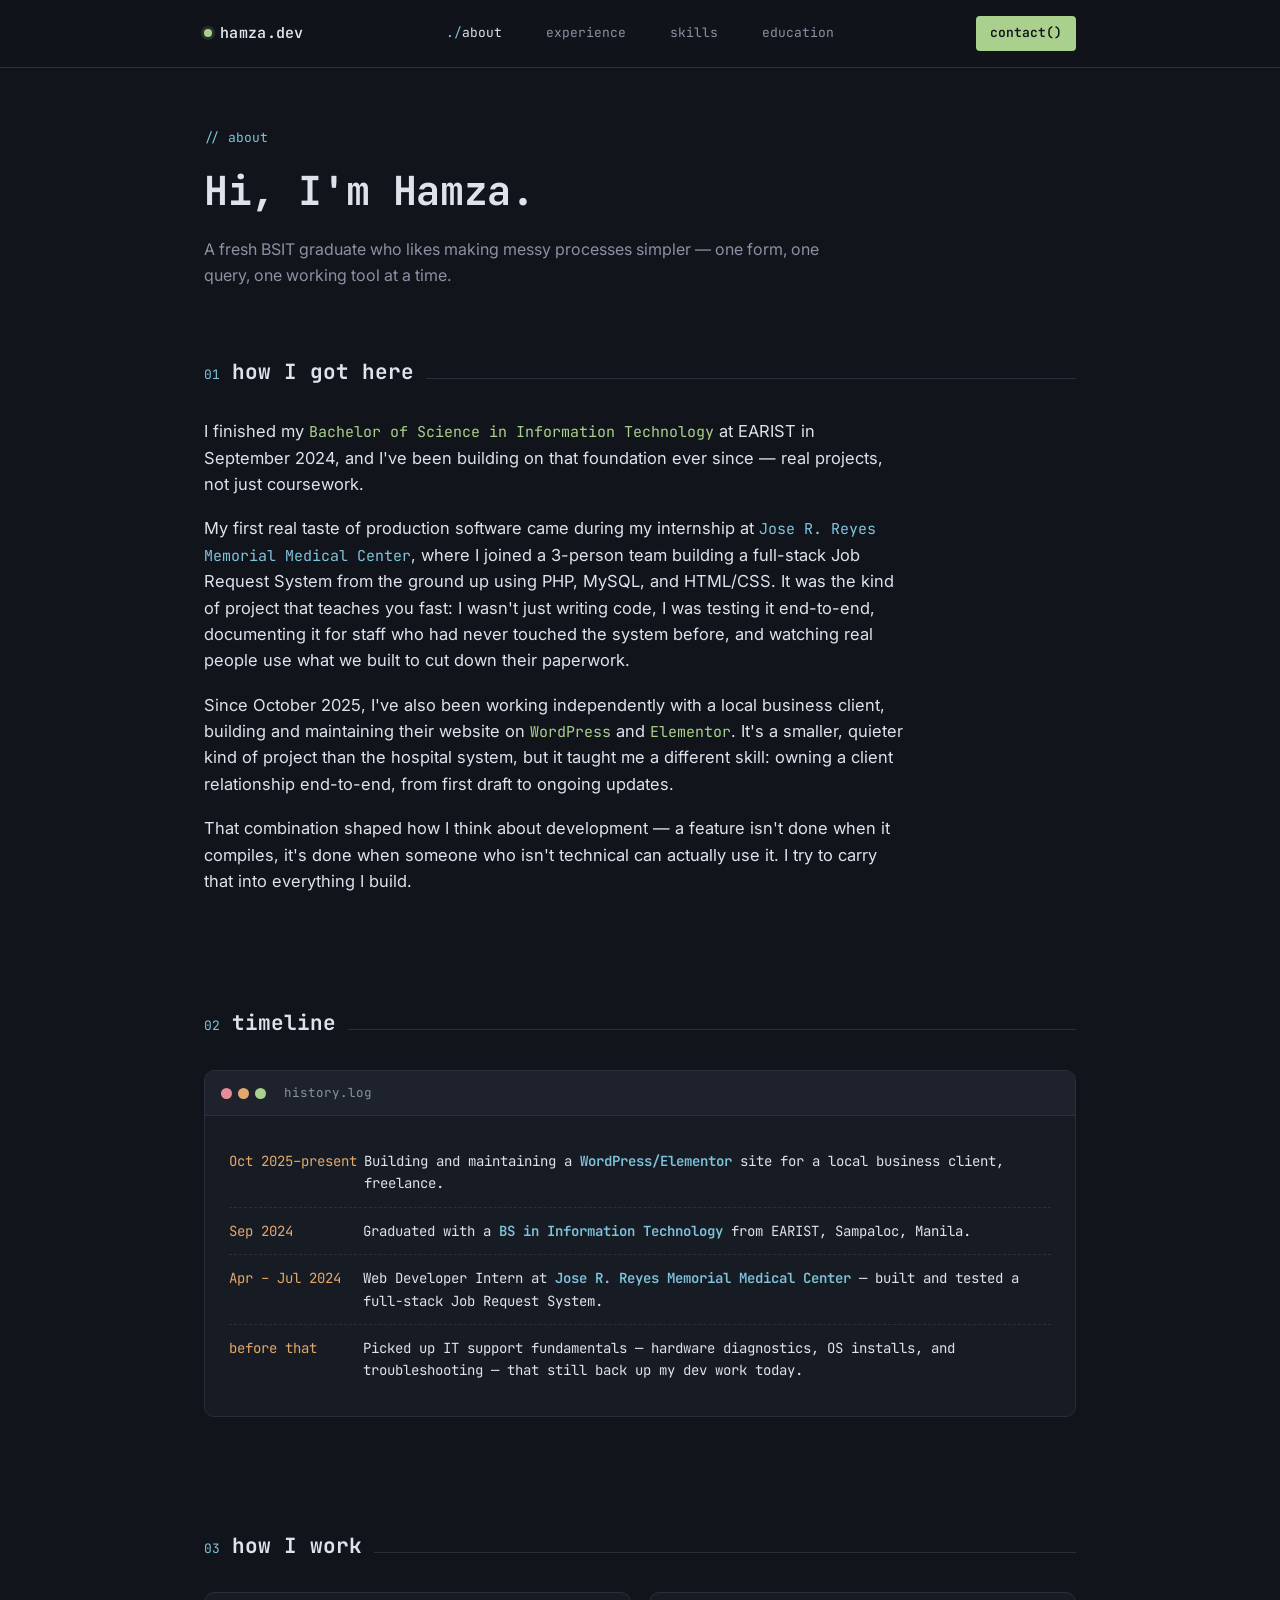
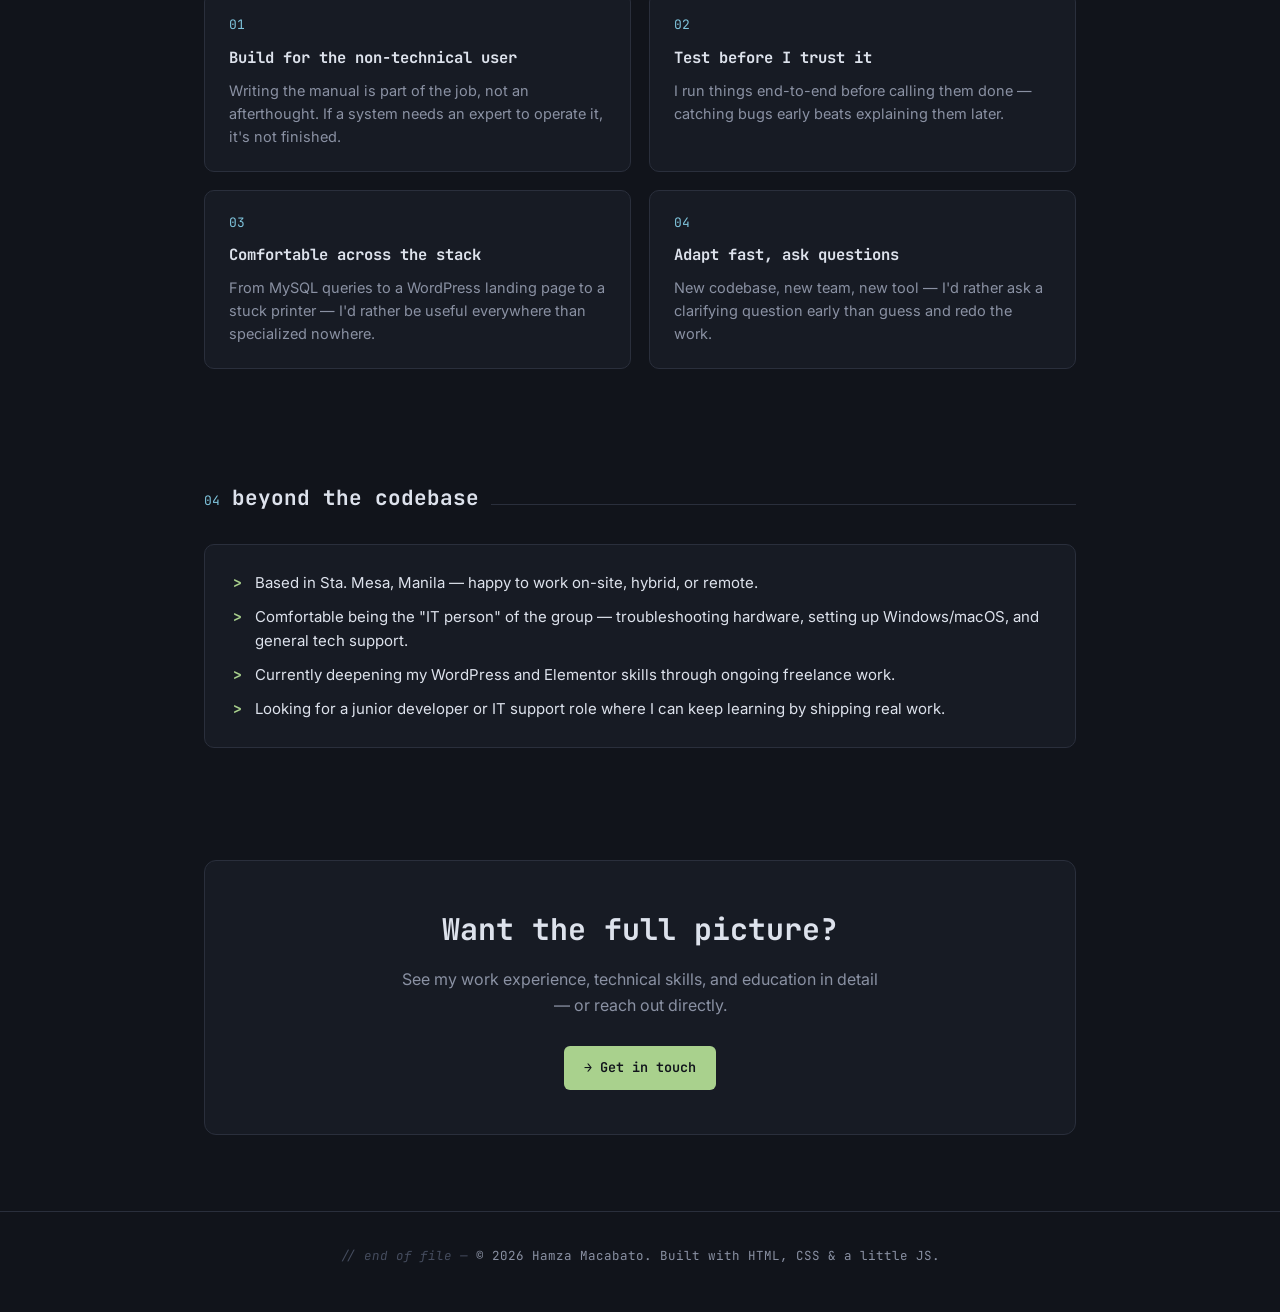
==== about.html @ 74e96cde "massive massive massive update on my portfolio" ====
<!DOCTYPE html>
<html lang="en">

<head>
    <meta charset="UTF-8">
    <meta name="viewport" content="width=device-width, initial-scale=1.0">
    <title>About — Hamza Macabato</title>
    <meta name="description"
        content="About Hamza Macabato, Junior Software Developer specializing in PHP, MySQL, and full-stack web development.">
    <link rel="preconnect" href="https://fonts.googleapis.com">
    <link rel="preconnect" href="https://fonts.gstatic.com" crossorigin>
    <link
        href="https://fonts.googleapis.com/css2?family=JetBrains+Mono:ital,wght@0,400;0,500;0,600;0,700;1,400&family=Inter:wght@400;500;600;700;800&display=swap"
        rel="stylesheet">
    <link rel="stylesheet" href="style.css">
</head>

<body>

    <header class="nav">
        <div class="nav-inner">
            <a class="brand" href="index.html"><span class="dot"></span>hamza.dev</a>
            <nav class="links">
                <a href="about.html" class="active">about</a>
                <a href="experience.html">experience</a>
                <a href="skills.html">skills</a>
                <a href="education.html">education</a>
            </nav>
            <a class="nav-cta" href="index.html#contact">contact()</a>
        </div>
    </header>

    <main class="wrap">

        <div class="page-head">
            <span class="sec-tag">// about</span>
            <h1 class="page-title">Hi, I'm Hamza.</h1>
            <p class="page-sub">A fresh BSIT graduate who likes making messy processes simpler — one form, one query,
                one working tool at a time.</p>
        </div>

        <!-- STORY -->
        <section>
            <div class="sec-head">
                <span class="sec-tag">01</span>
                <h2 class="sec-title">how I got here</h2>
                <div class="sec-rule"></div>
            </div>
            <div class="story">
                <p>I finished my <span class="accent">Bachelor of Science in Information Technology</span> at EARIST in
                    September 2024, and I've been building on that foundation ever since — real projects, not just
                    coursework.</p>
                <p>My first real taste of production software came during my internship at <span class="fn-accent">Jose
                        R. Reyes Memorial Medical Center</span>, where I joined a 3-person team building a full-stack
                    Job Request System from the ground up using PHP, MySQL, and HTML/CSS. It was the kind of project
                    that teaches you fast: I wasn't just writing code, I was testing it end-to-end, documenting it for
                    staff who had never touched the system before, and watching real people use what we built to cut
                    down their paperwork.</p>
                <p>Since October 2025, I've also been working independently with a local business client, building and
                    maintaining their website on <span class="accent">WordPress</span> and <span
                        class="accent">Elementor</span>. It's a smaller, quieter kind of project than the hospital
                    system, but it taught me a different skill: owning a client relationship end-to-end, from first
                    draft to ongoing updates.</p>
                <p>That combination shaped how I think about development — a feature isn't done when it compiles, it's
                    done when someone who isn't technical can actually use it. I try to carry that into everything I
                    build.</p>
            </div>
        </section>

        <!-- TIMELINE -->
        <section>
            <div class="sec-head">
                <span class="sec-tag">02</span>
                <h2 class="sec-title">timeline</h2>
                <div class="sec-rule"></div>
            </div>
            <div class="log">
                <div class="log-bar">
                    <div class="traffic"><span></span><span></span><span></span></div>
                    <div class="log-title">history.log</div>
                </div>
                <div class="log-body">
                    <div class="log-line">
                        <span class="log-date">Oct 2025–present</span>
                        <span class="log-text">Building and maintaining a <b>WordPress/Elementor</b> site for a local
                            business client, freelance.</span>
                    </div>
                    <div class="log-line">
                        <span class="log-date">Sep 2024</span>
                        <span class="log-text">Graduated with a <b>BS in Information Technology</b> from EARIST,
                            Sampaloc, Manila.</span>
                    </div>
                    <div class="log-line">
                        <span class="log-date">Apr – Jul 2024</span>
                        <span class="log-text">Web Developer Intern at <b>Jose R. Reyes Memorial Medical Center</b> —
                            built and tested a full-stack Job Request System.</span>
                    </div>
                    <div class="log-line">
                        <span class="log-date">before that</span>
                        <span class="log-text">Picked up IT support fundamentals — hardware diagnostics, OS installs,
                            and troubleshooting — that still back up my dev work today.</span>
                    </div>
                </div>
            </div>
        </section>

        <!-- VALUES / HOW I WORK -->
        <section>
            <div class="sec-head">
                <span class="sec-tag">03</span>
                <h2 class="sec-title">how I work</h2>
                <div class="sec-rule"></div>
            </div>
            <div class="values-grid">
                <div class="value-card">
                    <span class="idx">01</span>
                    <h3>Build for the non-technical user</h3>
                    <p>Writing the manual is part of the job, not an afterthought. If a system needs an expert to
                        operate it, it's not finished.</p>
                </div>
                <div class="value-card">
                    <span class="idx">02</span>
                    <h3>Test before I trust it</h3>
                    <p>I run things end-to-end before calling them done — catching bugs early beats explaining them
                        later.</p>
                </div>
                <div class="value-card">
                    <span class="idx">03</span>
                    <h3>Comfortable across the stack</h3>
                    <p>From MySQL queries to a WordPress landing page to a stuck printer — I'd rather be useful
                        everywhere than specialized nowhere.</p>
                </div>
                <div class="value-card">
                    <span class="idx">04</span>
                    <h3>Adapt fast, ask questions</h3>
                    <p>New codebase, new team, new tool — I'd rather ask a clarifying question early than guess and redo
                        the work.</p>
                </div>
            </div>
        </section>

        <!-- OUTSIDE THE CODE -->
        <section>
            <div class="sec-head">
                <span class="sec-tag">04</span>
                <h2 class="sec-title">beyond the codebase</h2>
                <div class="sec-rule"></div>
            </div>
            <div class="outside">
                <ul>
                    <li>Based in Sta. Mesa, Manila — happy to work on-site, hybrid, or remote.</li>
                    <li>Comfortable being the "IT person" of the group — troubleshooting hardware, setting up
                        Windows/macOS, and general tech support.</li>
                    <li>Currently deepening my WordPress and Elementor skills through ongoing freelance work.</li>
                    <li>Looking for a junior developer or IT support role where I can keep learning by shipping real
                        work.</li>
                </ul>
            </div>
        </section>

        <!-- CTA -->
        <section>
            <div class="cta-band">
                <h2>Want the full picture?</h2>
                <p>See my work experience, technical skills, and education in detail — or reach out directly.</p>
                <a class="btn-primary" href="index.html#contact">→ Get in touch</a>
            </div>
        </section>

    </main>

    <footer>
        <span class="cm">// end of file —</span> © 2026 Hamza Macabato. Built with HTML, CSS &amp; a little JS.
    </footer>

</body>

</html>
---- style.css ----
:root {
	--ink: #11141b;
	--panel: #171b24;
	--panel-2: #1d222d;
	--line: #2a2f3c;
	--text: #dde2ec;
	--text-dim: #8a91a3;

	--kw: #c295e8;
	--str: #a9d18d;
	--fn: #7fc4dc;
	--num: #e3a86b;
	--tag: #e78b9b;

	--mono: "JetBrains Mono", ui-monospace, monospace;
	--sans: "Inter", system-ui, sans-serif;
}

* {
	margin: 0;
	padding: 0;
	box-sizing: border-box;
}
html {
	scroll-behavior: smooth;
}
body {
	background: var(--ink);
	color: var(--text);
	font-family: var(--sans);
	line-height: 1.6;
	-webkit-font-smoothing: antialiased;
}
a {
	color: inherit;
}
::selection {
	background: var(--kw);
	color: var(--ink);
}

@media (prefers-reduced-motion: reduce) {
	* {
		animation-duration: 0.01ms !important;
		animation-iteration-count: 1 !important;
		transition-duration: 0.01ms !important;
		scroll-behavior: auto !important;
	}
}
a:focus-visible,
button:focus-visible {
	outline: 2px solid var(--fn);
	outline-offset: 3px;
	border-radius: 2px;
}

.wrap {
	max-width: 920px;
	margin: 0 auto;
	padding: 0 24px;
}

/* ---------- NAV ---------- */
header.nav {
	position: sticky;
	top: 0;
	z-index: 50;
	background: rgba(17, 20, 27, 0.85);
	backdrop-filter: blur(8px);
	border-bottom: 1px solid var(--line);
}
.nav-inner {
	max-width: 920px;
	margin: 0 auto;
	padding: 16px 24px;
	display: flex;
	align-items: center;
	justify-content: space-between;
}
.brand {
	font-family: var(--mono);
	font-weight: 600;
	font-size: 15px;
	letter-spacing: 0.02em;
	color: var(--text);
	display: flex;
	align-items: center;
	gap: 8px;
	text-decoration: none;
}
.brand .dot {
	width: 8px;
	height: 8px;
	border-radius: 50%;
	background: var(--str);
	display: inline-block;
	box-shadow: 0 0 0 3px rgba(169, 209, 141, 0.15);
}
nav.links {
	display: flex;
	gap: 28px;
	font-family: var(--mono);
	font-size: 13px;
}
nav.links a {
	color: var(--text-dim);
	text-decoration: none;
	transition: color 0.15s ease;
	position: relative;
}
nav.links a:hover,
nav.links a.active {
	color: var(--text);
}
nav.links a::before {
	content: "./";
	color: var(--fn);
	opacity: 0;
	transition: opacity 0.15s ease;
}
nav.links a:hover::before,
nav.links a.active::before {
	opacity: 1;
}
.nav-cta {
	font-family: var(--mono);
	font-size: 13px;
	color: var(--ink);
	background: var(--str);
	padding: 7px 14px;
	border-radius: 4px;
	text-decoration: none;
	font-weight: 600;
	transition:
		transform 0.15s ease,
		box-shadow 0.15s ease;
}
.nav-cta:hover {
	transform: translateY(-1px);
	box-shadow: 0 4px 14px rgba(169, 209, 141, 0.25);
}

/* ---------- HERO (homepage) ---------- */
.hero {
	padding: 76px 0 60px;
}
.editor {
	background: var(--panel);
	border: 1px solid var(--line);
	border-radius: 10px;
	overflow: hidden;
	box-shadow: 0 30px 60px -20px rgba(0, 0, 0, 0.5);
}
.editor-bar,
.log-bar {
	display: flex;
	align-items: center;
	gap: 8px;
	padding: 12px 16px;
	background: var(--panel-2);
	border-bottom: 1px solid var(--line);
}
.editor-bar .traffic,
.log-bar .traffic {
	display: flex;
	gap: 6px;
	margin-right: 10px;
}
.editor-bar .traffic span,
.log-bar .traffic span {
	width: 11px;
	height: 11px;
	border-radius: 50%;
	display: inline-block;
}
.editor-bar .traffic span:nth-child(1),
.log-bar .traffic span:nth-child(1) {
	background: #e78b9b;
}
.editor-bar .traffic span:nth-child(2),
.log-bar .traffic span:nth-child(2) {
	background: #e3a86b;
}
.editor-bar .traffic span:nth-child(3),
.log-bar .traffic span:nth-child(3) {
	background: #a9d18d;
}
.editor-tab,
.log-title {
	font-family: var(--mono);
	font-size: 12.5px;
	color: var(--text-dim);
}
.editor-tab {
	background: var(--ink);
	border: 1px solid var(--line);
	border-bottom: none;
	padding: 6px 12px;
	border-radius: 6px 6px 0 0;
}
.editor-body {
	font-family: var(--mono);
	font-size: 14.5px;
	padding: 28px 26px 32px;
	overflow-x: auto;
}
.editor-body .ln {
	color: #454c5e;
	display: inline-block;
	width: 26px;
	user-select: none;
}
.code-line {
	white-space: pre;
}
.kw {
	color: var(--kw);
}
.str {
	color: var(--str);
}
.fn {
	color: var(--fn);
}
.num {
	color: var(--num);
}
.tag {
	color: var(--tag);
}
.cm {
	color: #5a6072;
	font-style: italic;
}

.hero-name {
	font-family: var(--mono);
	font-weight: 700;
	font-size: clamp(28px, 5vw, 44px);
	margin: 8px 0 6px;
	color: var(--text);
	letter-spacing: -0.01em;
}
.hero-role {
	font-family: var(--mono);
	color: var(--fn);
	font-size: clamp(15px, 2vw, 18px);
	margin-bottom: 18px;
}
.cursor {
	display: inline-block;
	width: 9px;
	height: 1.1em;
	background: var(--str);
	vertical-align: text-bottom;
	animation: blink 1s steps(2) infinite;
}
@keyframes blink {
	50% {
		opacity: 0;
	}
}

.hero-actions {
	display: flex;
	gap: 14px;
	margin-top: 26px;
	flex-wrap: wrap;
}
.btn-primary,
.btn-ghost {
	font-family: var(--mono);
	font-size: 13.5px;
	font-weight: 600;
	text-decoration: none;
	padding: 11px 20px;
	border-radius: 6px;
	transition: all 0.15s ease;
	display: inline-flex;
	align-items: center;
	gap: 8px;
}
.btn-primary {
	background: var(--str);
	color: var(--ink);
}
.btn-primary:hover {
	transform: translateY(-1px);
	box-shadow: 0 6px 18px rgba(169, 209, 141, 0.25);
}
.btn-ghost {
	border: 1px solid var(--line);
	color: var(--text);
}
.btn-ghost:hover {
	border-color: var(--fn);
	color: var(--fn);
}

/* ---------- PAGE HEAD (sub-pages) ---------- */
.page-head {
	padding: 56px 0 10px;
}
.page-title {
	font-family: var(--mono);
	font-weight: 700;
	font-size: clamp(28px, 5vw, 40px);
	margin: 10px 0 14px;
	color: var(--text);
	letter-spacing: -0.01em;
}
.page-sub {
	color: var(--text-dim);
	max-width: 640px;
	font-size: 16px;
}

/* ---------- SECTION SCAFFOLD ---------- */
section {
	padding: 56px 0;
}
.sec-head {
	display: flex;
	align-items: baseline;
	gap: 12px;
	margin-bottom: 30px;
}
.sec-tag {
	font-family: var(--mono);
	color: var(--fn);
	font-size: 13px;
}
.sec-title {
	font-family: var(--mono);
	font-size: 21px;
	font-weight: 700;
	color: var(--text);
}
.sec-rule {
	flex: 1;
	height: 1px;
	background: var(--line);
}

/* ---------- ABOUT-STYLE STORY ---------- */
.story {
	font-size: 16.5px;
	color: var(--text);
	max-width: 700px;
	display: flex;
	flex-direction: column;
	gap: 18px;
}
.story .accent {
	color: var(--str);
	font-family: var(--mono);
	font-size: 15px;
}
.story .fn-accent {
	color: var(--fn);
	font-family: var(--mono);
	font-size: 15px;
}

.about-grid {
	display: grid;
	grid-template-columns: 1fr;
	gap: 20px;
}
.about-text {
	font-size: 16.5px;
	color: var(--text);
	max-width: 680px;
}
.about-text .accent {
	color: var(--str);
	font-family: var(--mono);
	font-size: 15px;
}
.stat-row {
	display: flex;
	gap: 28px;
	margin-top: 28px;
	flex-wrap: wrap;
}
.stat {
	font-family: var(--mono);
}
.stat b {
	display: block;
	font-size: 24px;
	color: var(--str);
}
.stat span {
	font-size: 12.5px;
	color: var(--text-dim);
}

/* ---------- LOG / TIMELINE ---------- */
.log {
	background: var(--panel);
	border: 1px solid var(--line);
	border-radius: 10px;
	overflow: hidden;
}
.log-body {
	font-family: var(--mono);
	font-size: 14px;
	padding: 22px 24px;
}
.log-line {
	display: flex;
	gap: 14px;
	padding: 12px 0;
	border-bottom: 1px dashed var(--line);
}
.log-line:last-child {
	border-bottom: none;
}
.log-date {
	color: var(--num);
	white-space: nowrap;
	min-width: 120px;
}
.log-text {
	color: var(--text);
}
.log-text b {
	color: var(--fn);
	font-weight: 600;
}

/* ---------- VALUES ---------- */
.values-grid {
	display: grid;
	grid-template-columns: repeat(2, 1fr);
	gap: 18px;
}
.value-card {
	background: var(--panel);
	border: 1px solid var(--line);
	border-radius: 10px;
	padding: 22px 24px;
}
.value-card .idx {
	font-family: var(--mono);
	color: var(--fn);
	font-size: 13px;
	margin-bottom: 10px;
	display: block;
}
.value-card h3 {
	font-family: var(--mono);
	font-size: 15.5px;
	color: var(--text);
	margin-bottom: 8px;
}
.value-card p {
	font-size: 14.5px;
	color: var(--text-dim);
}

/* ---------- OUTSIDE / LIST CARD ---------- */
.outside {
	background: var(--panel);
	border: 1px solid var(--line);
	border-radius: 10px;
	padding: 26px 28px;
}
.outside ul {
	list-style: none;
	display: flex;
	flex-direction: column;
	gap: 10px;
}
.outside li {
	padding-left: 22px;
	position: relative;
	font-size: 15px;
	color: var(--text);
}
.outside li::before {
	content: ">";
	position: absolute;
	left: 0;
	color: var(--str);
	font-family: var(--mono);
	font-weight: 700;
}

/* ---------- EXPERIENCE (job cards) ---------- */
.job {
	background: var(--panel);
	border: 1px solid var(--line);
	border-radius: 10px;
	padding: 26px 28px;
	position: relative;
	overflow: hidden;
	margin-bottom: 22px;
}
.job:last-child {
	margin-bottom: 0;
}
.job::before {
	content: "";
	position: absolute;
	left: 0;
	top: 0;
	bottom: 0;
	width: 3px;
	background: var(--fn);
}
.job.freelance::before {
	background: var(--str);
}
.job-top {
	display: flex;
	justify-content: space-between;
	align-items: baseline;
	flex-wrap: wrap;
	gap: 8px;
	margin-bottom: 4px;
}
.job-title {
	font-family: var(--mono);
	font-weight: 700;
	font-size: 17px;
	color: var(--text);
}
.job-date {
	font-family: var(--mono);
	font-size: 12.5px;
	color: var(--fn);
	background: rgba(127, 196, 220, 0.1);
	padding: 3px 9px;
	border-radius: 20px;
	white-space: nowrap;
}
.job-date.ongoing {
	color: var(--str);
	background: rgba(169, 209, 141, 0.1);
}
.job-org {
	color: var(--text-dim);
	font-size: 14px;
	margin-bottom: 16px;
	font-family: var(--mono);
}
.job ul {
	list-style: none;
	display: flex;
	flex-direction: column;
	gap: 10px;
}
.job li {
	padding-left: 22px;
	position: relative;
	font-size: 15px;
	color: var(--text);
}
.job li::before {
	content: ">";
	position: absolute;
	left: 0;
	color: var(--str);
	font-family: var(--mono);
	font-weight: 700;
}
.job-note {
	margin-top: 16px;
	padding-top: 14px;
	border-top: 1px dashed var(--line);
	font-size: 13px;
	color: var(--text-dim);
	font-style: italic;
}

/* ---------- SKILLS ---------- */
.skills-grid {
	display: grid;
	grid-template-columns: repeat(2, 1fr);
	gap: 18px;
}
.skill-card {
	background: var(--panel);
	border: 1px solid var(--line);
	border-radius: 10px;
	padding: 20px 22px;
}
.skill-card h3 {
	font-family: var(--mono);
	font-size: 13px;
	color: var(--fn);
	text-transform: uppercase;
	letter-spacing: 0.06em;
	margin-bottom: 14px;
	display: flex;
	align-items: center;
	gap: 8px;
}
.skill-card h3::before {
	content: "#";
	color: var(--num);
}
.pill-row {
	display: flex;
	flex-wrap: wrap;
	gap: 8px;
}
.pill {
	font-family: var(--mono);
	font-size: 12.5px;
	color: var(--text);
	background: var(--ink);
	border: 1px solid var(--line);
	padding: 6px 11px;
	border-radius: 5px;
}
.highlight-pill {
	border-color: var(--str);
	color: var(--str);
}
.soft-list {
	list-style: none;
	display: flex;
	flex-direction: column;
	gap: 8px;
}
.soft-list li {
	font-size: 14.5px;
	color: var(--text);
	padding-left: 18px;
	position: relative;
}
.soft-list li::before {
	content: "•";
	color: var(--str);
	position: absolute;
	left: 0;
}

/* ---------- EDUCATION ---------- */
.edu-card {
	background: var(--panel);
	border: 1px solid var(--line);
	border-radius: 10px;
	padding: 26px 28px;
	display: flex;
	justify-content: space-between;
	flex-wrap: wrap;
	gap: 16px;
	align-items: center;
}
.edu-degree {
	font-family: var(--mono);
	font-weight: 700;
	font-size: 16.5px;
	color: var(--text);
	margin-bottom: 6px;
}
.edu-school {
	color: var(--text-dim);
	font-size: 14.5px;
}
.edu-date {
	font-family: var(--mono);
	font-size: 12.5px;
	color: var(--num);
	background: rgba(227, 168, 107, 0.1);
	padding: 5px 12px;
	border-radius: 20px;
	white-space: nowrap;
}

.edu-detail-card {
	background: var(--panel);
	border: 1px solid var(--line);
	border-radius: 10px;
	padding: 26px 28px;
}
.edu-detail-card h3 {
	font-family: var(--mono);
	font-size: 13px;
	color: var(--fn);
	text-transform: uppercase;
	letter-spacing: 0.06em;
	margin-bottom: 14px;
}

/* ---------- HOMEPAGE NAV CARDS ---------- */
.nav-cards {
	display: grid;
	grid-template-columns: repeat(3, 1fr);
	gap: 18px;
}
.nav-card {
	background: var(--panel);
	border: 1px solid var(--line);
	border-radius: 10px;
	padding: 22px 22px 20px;
	text-decoration: none;
	display: block;
	transition:
		border-color 0.15s ease,
		transform 0.15s ease;
}
.nav-card:hover {
	border-color: var(--fn);
	transform: translateY(-2px);
}
.nav-card .idx {
	font-family: var(--mono);
	color: var(--num);
	font-size: 12px;
	display: block;
	margin-bottom: 10px;
}
.nav-card h3 {
	font-family: var(--mono);
	font-size: 16px;
	color: var(--text);
	margin-bottom: 8px;
}
.nav-card p {
	font-size: 13.5px;
	color: var(--text-dim);
	margin-bottom: 14px;
}
.nav-card .arrow {
	font-family: var(--mono);
	font-size: 13px;
	color: var(--fn);
}

/* ---------- CONTACT ---------- */
.contact,
.cta-band {
	background: var(--panel);
	border: 1px solid var(--line);
	border-radius: 12px;
	padding: 44px 36px;
	text-align: center;
}
.contact .sec-tag {
	display: block;
	margin-bottom: 10px;
}
.contact h2,
.cta-band h2 {
	font-family: var(--mono);
	font-size: clamp(22px, 4vw, 30px);
	color: var(--text);
	margin-bottom: 14px;
}
.contact p,
.cta-band p {
	color: var(--text-dim);
	max-width: 480px;
	margin: 0 auto 28px;
}
.contact-links {
	display: flex;
	justify-content: center;
	gap: 16px;
	flex-wrap: wrap;
}
.contact-links a {
	font-family: var(--mono);
	font-size: 13.5px;
	color: var(--text);
	border: 1px solid var(--line);
	padding: 11px 18px;
	border-radius: 6px;
	text-decoration: none;
	transition: all 0.15s ease;
}
.contact-links a:hover {
	border-color: var(--str);
	color: var(--str);
	transform: translateY(-1px);
}

footer {
	padding: 34px 0 46px;
	text-align: center;
	font-family: var(--mono);
	font-size: 12.5px;
	color: var(--text-dim);
	border-top: 1px solid var(--line);
	margin-top: 20px;
}
footer .cm {
	color: #454c5e;
}

@media (max-width: 720px) {
	nav.links {
		display: none;
	}
	.skills-grid {
		grid-template-columns: 1fr;
	}
	.values-grid {
		grid-template-columns: 1fr;
	}
	.nav-cards {
		grid-template-columns: 1fr;
	}
	.editor-body {
		font-size: 13px;
		padding: 22px 16px;
	}
	.editor-body .ln {
		width: 20px;
	}
	.log-line {
		flex-direction: column;
		gap: 4px;
	}
}
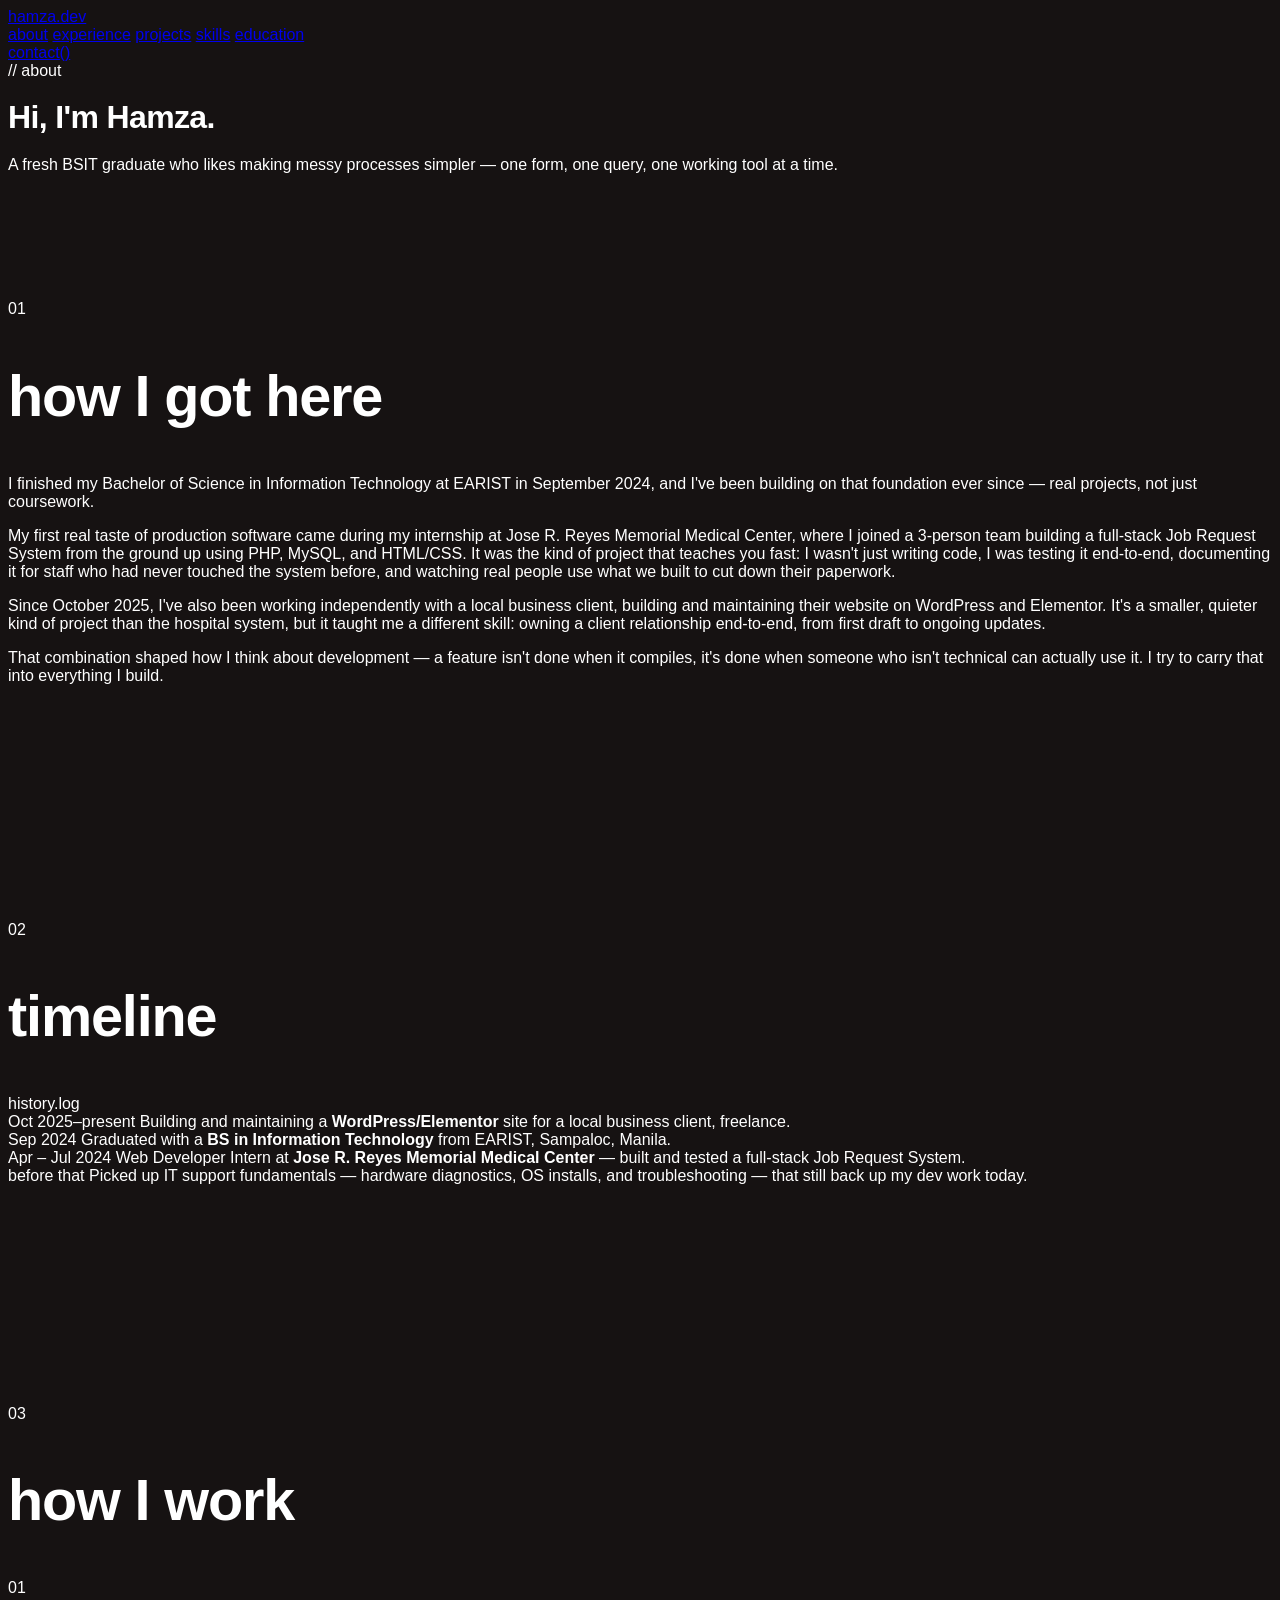
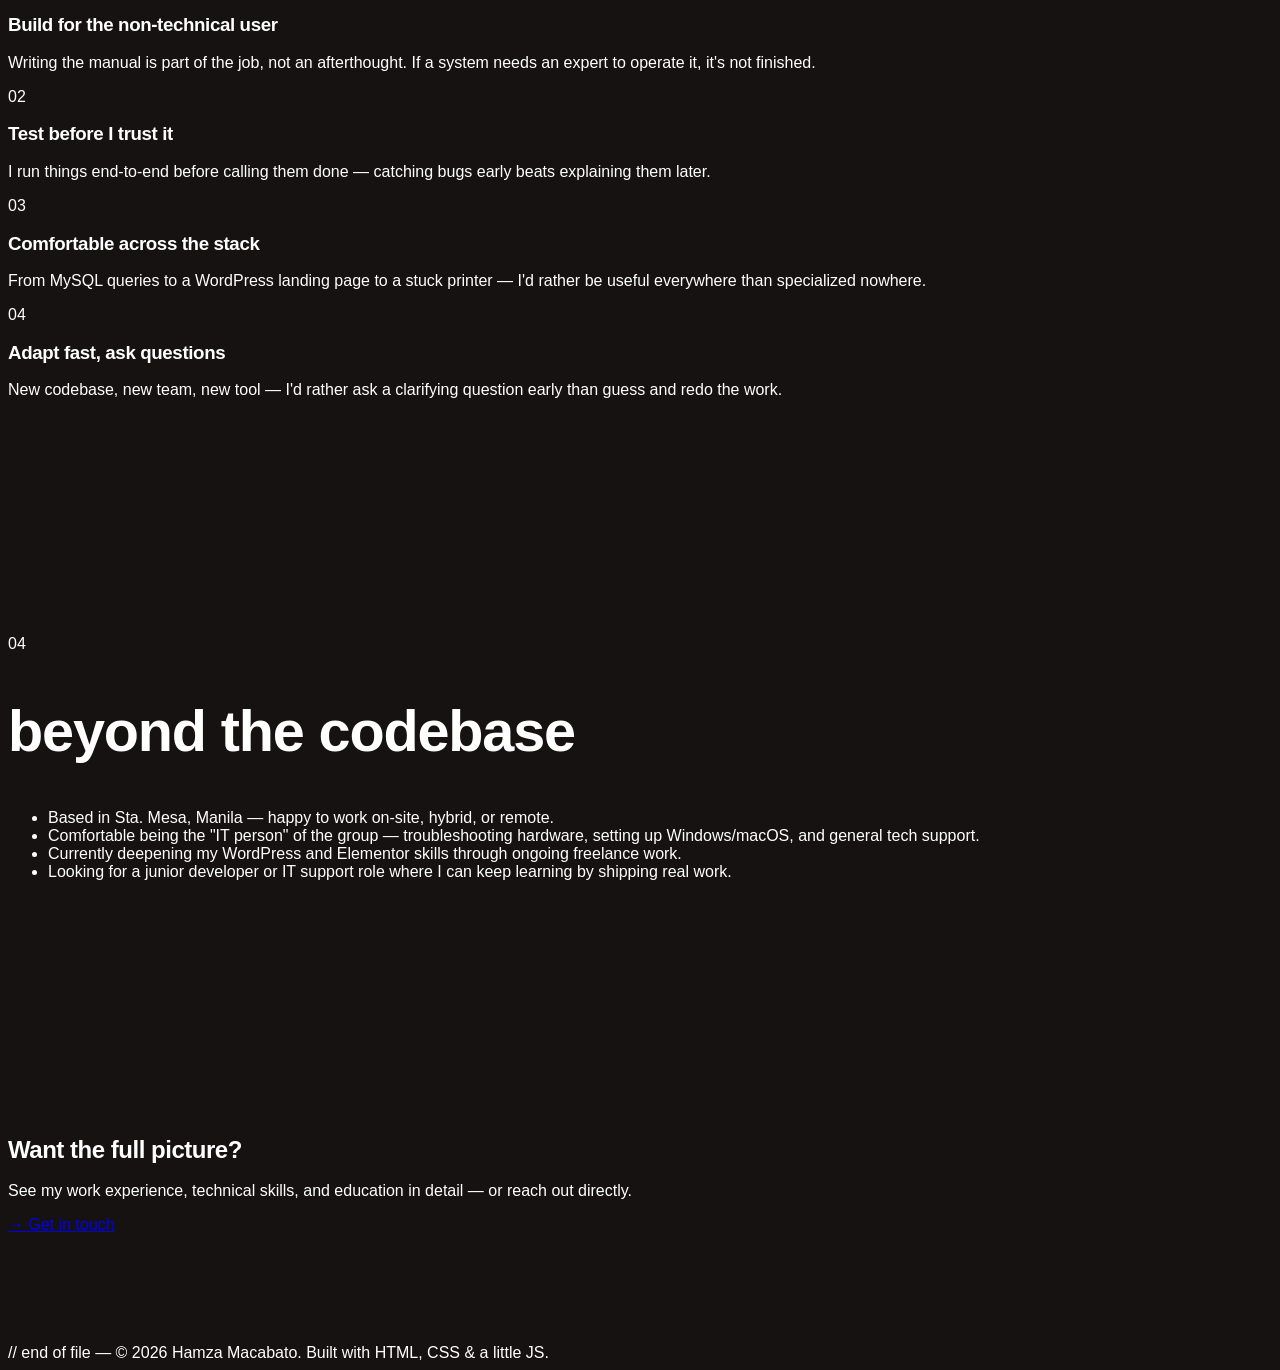
==== commit 186603cb: "BIG BIG update v2" ====
--- a/about.html
+++ b/about.html
@@ -23,6 +23,7 @@
             <nav class="links">
                 <a href="about.html" class="active">about</a>
                 <a href="experience.html">experience</a>
+                <a href="projects.html">projects</a>
                 <a href="skills.html">skills</a>
                 <a href="education.html">education</a>
             </nav>
--- a/style.css
+++ b/style.css
@@ -1,258 +1,206 @@
 :root {
-	--ink: #11141b;
-	--panel: #171b24;
-	--panel-2: #1d222d;
-	--line: #2a2f3c;
-	--text: #dde2ec;
-	--text-dim: #8a91a3;
-
-	--kw: #c295e8;
-	--str: #a9d18d;
-	--fn: #7fc4dc;
-	--num: #e3a86b;
-	--tag: #e78b9b;
-
-	--mono: "JetBrains Mono", ui-monospace, monospace;
-	--sans: "Inter", system-ui, sans-serif;
-}
-
-* {
-	margin: 0;
-	padding: 0;
-	box-sizing: border-box;
+	--red: #b00000;
+	--red2: #e01b1b;
+	--ink: #161212;
+	--paper: #fdf3f3;
+	--mute: #8a7f7f;
 }
 html {
 	scroll-behavior: smooth;
 }
 body {
+	font-family: "Poppins", sans-serif;
 	background: var(--ink);
-	color: var(--text);
-	font-family: var(--sans);
-	line-height: 1.6;
-	-webkit-font-smoothing: antialiased;
-}
-a {
-	color: inherit;
-}
-::selection {
-	background: var(--kw);
-	color: var(--ink);
-}
-
-@media (prefers-reduced-motion: reduce) {
-	* {
-		animation-duration: 0.01ms !important;
-		animation-iteration-count: 1 !important;
-		transition-duration: 0.01ms !important;
-		scroll-behavior: auto !important;
-	}
-}
-a:focus-visible,
-button:focus-visible {
-	outline: 2px solid var(--fn);
-	outline-offset: 3px;
-	border-radius: 2px;
-}
-
-.wrap {
-	max-width: 920px;
-	margin: 0 auto;
-	padding: 0 24px;
-}
-
-/* ---------- NAV ---------- */
-header.nav {
-	position: sticky;
-	top: 0;
+	color: #fff;
+	overflow-x: hidden;
+}
+h1,
+h2,
+h3,
+.display {
+	font-family: "Poppins", sans-serif;
+	font-weight: 600;
+	letter-spacing: -0.02em;
+	line-height: 1.05;
+}
+.anton {
+	font-family: "Anton", sans-serif;
+	font-weight: 400;
+	letter-spacing: 0;
+	text-transform: uppercase;
+}
+.script {
+	font-family: "Caveat", cursive;
+	color: var(--red2);
+	font-size: 2.2rem;
+}
+.red {
+	color: var(--red2);
+}
+.chip {
+	font-size: 0.7rem;
+	color: var(--mute);
+	letter-spacing: 0.04em;
+}
+.chip b {
+	color: var(--red2);
+	font-weight: 500;
+}
+
+/* nav */
+.nav-top {
+	position: fixed;
+	inset: 0 0 auto 0;
 	z-index: 50;
-	background: rgba(17, 20, 27, 0.85);
-	backdrop-filter: blur(8px);
-	border-bottom: 1px solid var(--line);
-}
-.nav-inner {
-	max-width: 920px;
-	margin: 0 auto;
-	padding: 16px 24px;
-	display: flex;
+	padding: 18px 0;
+	mix-blend-mode: normal;
+}
+.logo {
+	font-family: "Anton";
+	font-size: 1.8rem;
+	color: #fff;
+	text-decoration: none;
+}
+.avail {
+	font-size: 0.72rem;
+	background: #fff;
+	color: #111;
+	padding: 6px 14px;
+	border-radius: 30px;
+	display: inline-flex;
+	gap: 8px;
 	align-items: center;
-	justify-content: space-between;
-}
-.brand {
-	font-family: var(--mono);
-	font-weight: 600;
-	font-size: 15px;
-	letter-spacing: 0.02em;
-	color: var(--text);
-	display: flex;
-	align-items: center;
-	gap: 8px;
-	text-decoration: none;
-}
-.brand .dot {
+}
+.avail i {
 	width: 8px;
 	height: 8px;
 	border-radius: 50%;
-	background: var(--str);
+	background: #1fcf5a;
+	animation: pulse 1.6s infinite;
+}
+@keyframes pulse {
+	0% {
+		box-shadow: 0 0 0 0 #1fcf5a88;
+	}
+	100% {
+		box-shadow: 0 0 0 10px #1fcf5a00;
+	}
+}
+
+/* hero */
+.hero {
+	position: relative;
+	min-height: 100vh;
+	display: flex;
+	align-items: flex-end;
+	padding: 120px 0 60px;
+	overflow: hidden;
+	background:
+		radial-gradient(
+			ellipse at 70% 40%,
+			rgba(58, 18, 18, 0.65) 0,
+			var(--ink) 100%
+		),
+		url("images/hero-bg-4.png");
+
+	background-size: cover;
+	background-position: center;
+	background-repeat: no-repeat;
+}
+.hero-word {
+	position: absolute;
+	top: 8vh;
+	left: 3vw;
+	right: 0;
+	font-size: clamp(4rem, 18vw, 17rem);
+	line-height: 0.95;
+	white-space: nowrap;
+	user-select: none;
+	min-height: 1em;
+}
+.hero-word #word {
+	background: linear-gradient(180deg, #c40000 0, #c4000000 95%);
+	-webkit-background-clip: text;
+	background-clip: text;
+	color: transparent;
+}
+.hw-caret {
 	display: inline-block;
-	box-shadow: 0 0 0 3px rgba(169, 209, 141, 0.15);
-}
-nav.links {
-	display: flex;
-	gap: 28px;
-	font-family: var(--mono);
-	font-size: 13px;
-}
-nav.links a {
-	color: var(--text-dim);
-	text-decoration: none;
-	transition: color 0.15s ease;
+	width: 0.04em;
+	height: 0.78em;
+	margin-left: 0.04em;
+	background: var(--red2);
+	vertical-align: -0.02em;
+	animation: blink 1s steps(2) infinite;
+}
+.hero-in {
 	position: relative;
-}
-nav.links a:hover,
-nav.links a.active {
-	color: var(--text);
-}
-nav.links a::before {
-	content: "./";
-	color: var(--fn);
-	opacity: 0;
-	transition: opacity 0.15s ease;
-}
-nav.links a:hover::before,
-nav.links a.active::before {
-	opacity: 1;
-}
-.nav-cta {
-	font-family: var(--mono);
-	font-size: 13px;
-	color: var(--ink);
-	background: var(--str);
-	padding: 7px 14px;
-	border-radius: 4px;
-	text-decoration: none;
+	z-index: 2;
+}
+.hero h1 {
+	font-size: clamp(2rem, 4vw, 3.2rem);
+}
+.hero .script {
+	display: block;
+	margin-bottom: -6px;
+}
+.tag {
+	border: 1px solid #ffffff55;
+	background: #fff;
+	color: #111;
+	border-radius: 12px;
+	padding: 10px 18px;
 	font-weight: 600;
-	transition:
-		transform 0.15s ease,
-		box-shadow 0.15s ease;
-}
-.nav-cta:hover {
-	transform: translateY(-1px);
-	box-shadow: 0 4px 14px rgba(169, 209, 141, 0.25);
-}
-
-/* ---------- HERO (homepage) ---------- */
-.hero {
-	padding: 76px 0 60px;
-}
-.editor {
-	background: var(--panel);
-	border: 1px solid var(--line);
-	border-radius: 10px;
+	box-shadow: 0 10px 30px #0008;
+	display: inline-block;
+}
+.terminal {
+	background: #0e0b0b;
+	border: 1px solid #ffffff22;
+	border-radius: 16px;
+	box-shadow: 0 30px 80px #000a;
+	font-family: ui-monospace, Consolas, monospace;
+	font-size: 0.82rem;
 	overflow: hidden;
-	box-shadow: 0 30px 60px -20px rgba(0, 0, 0, 0.5);
-}
-.editor-bar,
-.log-bar {
-	display: flex;
-	align-items: center;
-	gap: 8px;
-	padding: 12px 16px;
-	background: var(--panel-2);
-	border-bottom: 1px solid var(--line);
-}
-.editor-bar .traffic,
-.log-bar .traffic {
+	animation: float 6s ease-in-out infinite;
+}
+.terminal .bar {
+	padding: 10px 14px;
+	border-bottom: 1px solid #ffffff14;
 	display: flex;
 	gap: 6px;
-	margin-right: 10px;
-}
-.editor-bar .traffic span,
-.log-bar .traffic span {
-	width: 11px;
-	height: 11px;
+}
+.terminal .bar i {
+	width: 10px;
+	height: 10px;
 	border-radius: 50%;
+	background: #ffffff33;
+}
+.terminal .bar i:first-child {
+	background: var(--red2);
+}
+.terminal pre {
+	margin: 0;
+	padding: 18px;
+	color: #d9cfcf;
+	white-space: pre-wrap;
+	min-height: 230px;
+}
+.k {
+	color: #ff6b6b;
+}
+.s {
+	color: #9be59b;
+}
+.c {
+	color: #7d7070;
+}
+.caret {
 	display: inline-block;
-}
-.editor-bar .traffic span:nth-child(1),
-.log-bar .traffic span:nth-child(1) {
-	background: #e78b9b;
-}
-.editor-bar .traffic span:nth-child(2),
-.log-bar .traffic span:nth-child(2) {
-	background: #e3a86b;
-}
-.editor-bar .traffic span:nth-child(3),
-.log-bar .traffic span:nth-child(3) {
-	background: #a9d18d;
-}
-.editor-tab,
-.log-title {
-	font-family: var(--mono);
-	font-size: 12.5px;
-	color: var(--text-dim);
-}
-.editor-tab {
-	background: var(--ink);
-	border: 1px solid var(--line);
-	border-bottom: none;
-	padding: 6px 12px;
-	border-radius: 6px 6px 0 0;
-}
-.editor-body {
-	font-family: var(--mono);
-	font-size: 14.5px;
-	padding: 28px 26px 32px;
-	overflow-x: auto;
-}
-.editor-body .ln {
-	color: #454c5e;
-	display: inline-block;
-	width: 26px;
-	user-select: none;
-}
-.code-line {
-	white-space: pre;
-}
-.kw {
-	color: var(--kw);
-}
-.str {
-	color: var(--str);
-}
-.fn {
-	color: var(--fn);
-}
-.num {
-	color: var(--num);
-}
-.tag {
-	color: var(--tag);
-}
-.cm {
-	color: #5a6072;
-	font-style: italic;
-}
-
-.hero-name {
-	font-family: var(--mono);
-	font-weight: 700;
-	font-size: clamp(28px, 5vw, 44px);
-	margin: 8px 0 6px;
-	color: var(--text);
-	letter-spacing: -0.01em;
-}
-.hero-role {
-	font-family: var(--mono);
-	color: var(--fn);
-	font-size: clamp(15px, 2vw, 18px);
-	margin-bottom: 18px;
-}
-.cursor {
-	display: inline-block;
-	width: 9px;
-	height: 1.1em;
-	background: var(--str);
-	vertical-align: text-bottom;
+	width: 8px;
+	height: 1em;
+	background: #fff;
+	vertical-align: -2px;
 	animation: blink 1s steps(2) infinite;
 }
 @keyframes blink {
@@ -260,561 +208,587 @@
 		opacity: 0;
 	}
 }
-
-.hero-actions {
+@keyframes float {
+	50% {
+		transform: translateY(-10px);
+	}
+}
+
+/* sections */
+section {
+	padding: 110px 0;
+}
+.sec-title {
+	font-size: clamp(2rem, 4.6vw, 3.6rem);
+}
+.light {
+	background: linear-gradient(180deg, var(--paper), #fff 90%);
+	color: #161212;
+}
+.light .chip {
+	color: #7a6e6e;
+}
+.ghost {
+	position: absolute;
+	right: -2%;
+	top: 30px;
+	font-size: clamp(5rem, 16vw, 15rem);
+	color: #00000010;
+	line-height: 1;
+	pointer-events: none;
+}
+.dark .ghost {
+	color: #ffffff0d;
+}
+
+/* projects */
+.proj {
+	position: relative;
+	background: #241a1a;
+	border-radius: 18px;
+	padding: 22px;
+	border: 1px solid #ffffff12;
+	overflow: hidden;
+	height: 100%;
+	transition:
+		transform 0.35s,
+		border-color 0.35s;
+}
+.proj:hover {
+	transform: translateY(-8px);
+	border-color: var(--red2);
+}
+.proj .num {
+	font-family: "Anton";
+	font-size: 5rem;
+	color: var(--red);
+	opacity: 0.9;
+	line-height: 1;
+}
+.proj .shot {
+	aspect-ratio: 16/10;
+	border-radius: 10px;
+	margin: 10px 0 18px;
+	background: linear-gradient(135deg, #3a1414, #120c0c);
+	display: grid;
+	place-items: center;
+	color: #ffffff55;
+	font-size: 0.8rem;
+	border: 1px solid #ffffff10;
+}
+.proj h3 {
+	font-size: 1.5rem;
+}
+.stack span {
+	font-size: 0.68rem;
+	border: 1px solid #ffffff33;
+	border-radius: 20px;
+	padding: 3px 10px;
+	margin: 0 6px 6px 0;
+	display: inline-block;
+	color: #ddd;
+}
+.mini {
+	background: #1d1515;
+	border-radius: 14px;
+	padding: 16px;
+	border: 1px solid #ffffff10;
+	height: 100%;
+}
+.mini .anton {
+	font-size: 2rem;
+	color: var(--red);
+}
+
+/* about */
+.photo {
+	position: relative;
+	aspect-ratio: 4/5;
+	border-radius: 20px;
+	background: linear-gradient(160deg, #2b1a1a, #0f0a0a);
+	display: grid;
+	place-items: center;
+	overflow: hidden;
+}
+.photo::after {
+	content: "";
+	position: absolute;
+	inset: 0;
+	background: repeating-linear-gradient(
+		0deg,
+		transparent 0 3px,
+		#ffffff06 3px 4px
+	);
+}
+.photo .ph {
+	font-family: "Anton";
+	font-size: 7rem;
+	color: #ffffff1c;
+}
+.callout {
+	position: absolute;
+	font-size: 0.62rem;
+	letter-spacing: 0.08em;
+	text-transform: uppercase;
+	color: #7a6e6e;
+}
+.stat-box {
+	background: #161212;
+	color: #fff;
+	border-radius: 14px;
+	padding: 16px 20px;
+	display: inline-block;
+	min-width: 260px;
+}
+.stat-box div {
 	display: flex;
-	gap: 14px;
-	margin-top: 26px;
-	flex-wrap: wrap;
-}
-.btn-primary,
-.btn-ghost {
-	font-family: var(--mono);
-	font-size: 13.5px;
-	font-weight: 600;
-	text-decoration: none;
-	padding: 11px 20px;
-	border-radius: 6px;
-	transition: all 0.15s ease;
-	display: inline-flex;
+	gap: 12px;
 	align-items: center;
-	gap: 8px;
-}
-.btn-primary {
-	background: var(--str);
-	color: var(--ink);
-}
-.btn-primary:hover {
-	transform: translateY(-1px);
-	box-shadow: 0 6px 18px rgba(169, 209, 141, 0.25);
-}
-.btn-ghost {
-	border: 1px solid var(--line);
-	color: var(--text);
-}
-.btn-ghost:hover {
-	border-color: var(--fn);
-	color: var(--fn);
-}
-
-/* ---------- PAGE HEAD (sub-pages) ---------- */
-.page-head {
-	padding: 56px 0 10px;
-}
-.page-title {
-	font-family: var(--mono);
-	font-weight: 700;
-	font-size: clamp(28px, 5vw, 40px);
-	margin: 10px 0 14px;
-	color: var(--text);
-	letter-spacing: -0.01em;
-}
-.page-sub {
-	color: var(--text-dim);
-	max-width: 640px;
-	font-size: 16px;
-}
-
-/* ---------- SECTION SCAFFOLD ---------- */
-section {
-	padding: 56px 0;
-}
-.sec-head {
-	display: flex;
-	align-items: baseline;
-	gap: 12px;
-	margin-bottom: 30px;
-}
-.sec-tag {
-	font-family: var(--mono);
-	color: var(--fn);
-	font-size: 13px;
-}
-.sec-title {
-	font-family: var(--mono);
-	font-size: 21px;
-	font-weight: 700;
-	color: var(--text);
-}
-.sec-rule {
-	flex: 1;
-	height: 1px;
-	background: var(--line);
-}
-
-/* ---------- ABOUT-STYLE STORY ---------- */
-.story {
-	font-size: 16.5px;
-	color: var(--text);
-	max-width: 700px;
+	padding: 6px 0;
+	font-size: 0.8rem;
+}
+.stat-box b {
+	color: var(--red2);
+	font-size: 1.1rem;
+}
+
+/* services */
+.svc {
+	background: #fff;
+	color: #161212;
+	border-radius: 16px;
+	padding: 34px 26px;
+	text-align: center;
+	height: 100%;
+	transition:
+		transform 0.35s,
+		box-shadow 0.35s;
+}
+.svc:hover {
+	transform: translateY(-8px);
+	box-shadow: 0 20px 50px #b0000040;
+}
+.svc h3 {
+	color: var(--red);
+	font-size: 2rem;
+	margin-bottom: 10px;
+}
+.svc p {
+	font-size: 0.82rem;
+	color: #6a5f5f;
+}
+.svc .pill {
+	display: inline-block;
+	margin-top: 14px;
+	background: #161212;
+	color: #fff;
+	font-size: 0.6rem;
+	padding: 5px 12px;
+	letter-spacing: 0.06em;
+	text-transform: uppercase;
+}
+
+/* steps */
+.process {
+	padding: 0;
+}
+.pin {
+	position: relative;
+	height: 480vh;
+}
+.sticky {
+	position: sticky;
+	top: 0;
+	height: 100vh;
 	display: flex;
 	flex-direction: column;
-	gap: 18px;
-}
-.story .accent {
-	color: var(--str);
-	font-family: var(--mono);
-	font-size: 15px;
-}
-.story .fn-accent {
-	color: var(--fn);
-	font-family: var(--mono);
-	font-size: 15px;
-}
-
-.about-grid {
-	display: grid;
-	grid-template-columns: 1fr;
-	gap: 20px;
-}
-.about-text {
-	font-size: 16.5px;
-	color: var(--text);
-	max-width: 680px;
-}
-.about-text .accent {
-	color: var(--str);
-	font-family: var(--mono);
-	font-size: 15px;
-}
-.stat-row {
+	justify-content: center;
+	align-items: center;
+	text-align: center;
+	padding: 0 16px;
+}
+.stage {
+	position: relative;
+	width: 100%;
+	max-width: 560px;
+	height: 280px;
+	margin-top: 10px;
+}
+.step {
+	position: absolute;
+	inset: 0;
 	display: flex;
-	gap: 28px;
-	margin-top: 28px;
-	flex-wrap: wrap;
-}
-.stat {
-	font-family: var(--mono);
-}
-.stat b {
+	flex-direction: column;
+	align-items: center;
+	justify-content: center;
+	opacity: 0;
+	filter: blur(10px);
+	transform: translateY(40px) scale(0.96);
+	transition:
+		opacity 0.6s,
+		filter 0.6s,
+		transform 0.6s;
+	pointer-events: none;
+}
+.step.on {
+	opacity: 1;
+	filter: none;
+	transform: none;
+}
+.step.past {
+	transform: translateY(-40px) scale(0.96);
+}
+.step .n {
+	font-family: "Anton";
+	font-size: clamp(6rem, 16vw, 11rem);
+	color: var(--red);
+	line-height: 0.9;
+}
+.step h3 {
+	font-size: 2.2rem;
+	margin-top: 6px;
+}
+.step p {
+	font-size: 0.95rem;
+	color: #6a5f5f;
+	max-width: 400px;
+	margin: 8px auto 0;
+}
+.dots {
+	display: flex;
+	gap: 10px;
+	margin-top: 20px;
+}
+.dots i {
+	width: 28px;
+	height: 4px;
+	border-radius: 4px;
+	background: #00000020;
+	transition:
+		background 0.4s,
+		width 0.4s;
+}
+.dots i.on {
+	background: var(--red);
+	width: 56px;
+}
+.scroll-hint {
+	font-size: 0.7rem;
+	color: #7a6e6e;
+	margin-top: 14px;
+	transition: opacity 0.4s;
+}
+
+/* proof */
+.count {
+	font-family: "Anton";
+	font-size: clamp(5rem, 12vw, 9rem);
+	color: var(--red);
+	line-height: 0.95;
+}
+.quote {
+	background: #241a1a;
+	border-radius: 16px;
+	padding: 26px;
+	border: 1px solid #ffffff12;
+	height: 100%;
+}
+.quote p {
+	font-size: 0.88rem;
+	color: #ddd;
+}
+.quote small {
+	color: var(--mute);
+}
+
+/* cta */
+.cta {
+	position: relative;
+	overflow: hidden;
+	background: linear-gradient(180deg, #fff, #fbdede 40%, #161212 100%);
+	color: #161212;
+	padding-bottom: 60px;
+}
+.cta .ghost {
+	left: 3%;
+	right: auto;
+	top: 0;
+	color: #0000000d;
+	font-size: clamp(5rem, 17vw, 16rem);
+}
+.btn-red {
+	background: var(--red);
+	color: #fff;
+	border: 0;
+	border-radius: 12px;
+	padding: 16px 30px;
+	font-weight: 600;
+	font-size: 1.05rem;
+	transition:
+		transform 0.25s,
+		background 0.25s;
+}
+.btn-red:hover {
+	background: var(--red2);
+	color: #fff;
+	transform: translateX(6px);
+}
+.cta .foot {
+	color: #bbb;
+	font-size: 0.72rem;
+}
+
+/* reveal */
+.rv {
+	opacity: 0;
+	transform: translateY(30px);
+	transition:
+		opacity 0.8s,
+		transform 0.8s;
+}
+.rv.on {
+	opacity: 1;
+	transform: none;
+}
+.marquee {
+	overflow: hidden;
+	background: var(--red);
+	padding: 12px 0;
+	white-space: nowrap;
+}
+.marquee div {
+	display: inline-block;
+	animation: slide 22s linear infinite;
+	font-family: "Anton";
+	font-size: 1.4rem;
+	letter-spacing: 0.05em;
+	text-transform: uppercase;
+}
+@keyframes slide {
+	to {
+		transform: translateX(-50%);
+	}
+}
+@media (prefers-reduced-motion: reduce) {
+	* {
+		animation: none !important;
+		transition: none !important;
+	}
+	.rv {
+		opacity: 1;
+		transform: none;
+	}
+}
+
+/* hero photo */
+.hero-photo {
+	position: absolute;
+	bottom: 0;
+	left: 50%;
+	transform: translateX(-50%);
+	height: 88vh;
+	width: auto;
+	max-width: none;
+	object-fit: contain;
+	z-index: 1;
+	pointer-events: none;
+	filter: drop-shadow(0 20px 40px #000a);
+	animation: photoIn 1s 0.3s both;
+}
+@keyframes photoIn {
+	from {
+		opacity: 0;
+		transform: translateX(-50%) translateY(40px);
+	}
+}
+@media (max-width: 991px) {
+	.hero-photo {
+		height: 60vh;
+		opacity: 0.5;
+	}
+}
+
+/* ---- v2 refinements ---- */
+:focus-visible {
+	outline: 2px solid var(--red2);
+	outline-offset: 3px;
+}
+.nav-top {
+	background: linear-gradient(#161212cc, #16121200);
+}
+.hero::after {
+	content: "";
+	position: absolute;
+	inset: 0;
+	z-index: 1;
+	pointer-events: none;
+	background:
+		linear-gradient(90deg, #161212e6 0, #16121200 38%),
+		linear-gradient(0deg, #161212 0, #16121200 22%);
+}
+.hero-in {
+	z-index: 3;
+}
+.hero .lead {
+	max-width: 340px;
+	font-size: 0.92rem;
+	color: #e6dede;
+	line-height: 1.6;
+}
+.hero-photo {
+	height: 92vh;
+}
+.hero .btn-red {
+	padding: 12px 22px;
+	font-size: 0.9rem;
+}
+.hero .btn-ghost {
+	color: #fff;
+	font-size: 0.9rem;
+	text-decoration: none;
+	border-bottom: 1px solid #ffffff66;
+	margin-left: 18px;
+	padding-bottom: 2px;
+}
+.proj .shot {
+	position: relative;
+	align-content: center;
+	padding-top: 22px;
+}
+.proj .shot::before {
+	content: "";
+	position: absolute;
+	top: 0;
+	left: 0;
+	right: 0;
+	height: 22px;
+	background: #ffffff0d;
+	border-bottom: 1px solid #ffffff10;
+}
+.proj .shot::after {
+	content: "";
+	position: absolute;
+	top: 8px;
+	left: 10px;
+	width: 6px;
+	height: 6px;
+	border-radius: 50%;
+	background: var(--red2);
+	box-shadow:
+		12px 0 #ffffff33,
+		24px 0 #ffffff33;
+}
+.proj .links {
+	margin-top: 14px;
+	font-size: 0.78rem;
+}
+.proj .links a {
+	color: #fff;
+	margin-right: 16px;
+	text-decoration: underline;
+	text-underline-offset: 3px;
+}
+.svc {
+	text-align: left;
+	border: 1px solid #16121214;
+}
+.svc h3 {
+	font-size: 1.6rem;
+}
+.svc .pill {
+	border-radius: 20px;
+	text-transform: none;
+	font-size: 0.7rem;
+	letter-spacing: 0;
+}
+.expect {
+	border-top: 2px solid var(--red);
+	padding-top: 16px;
+}
+.expect h4 {
+	font-size: 1.15rem;
+}
+.expect p {
+	font-size: 0.85rem;
+	color: #c9bebe;
+}
+.cta .chip {
+	color: #d8cccc;
+}
+.cta .foot {
+	color: #cfc4c4;
+}
+@media (max-width: 991px) {
+	.hero .lead {
+		max-width: none;
+	}
+	.hero::after {
+		background: linear-gradient(0deg, #161212 0, #16121200 45%);
+	}
+}
+
+/* ---- v3: new projects, client work, motto ---- */
+.kind {
+	font-family: "Anton";
+	font-size: 1.5rem;
+	color: var(--red2);
+	text-transform: uppercase;
+	line-height: 1;
+}
+.sub-title {
+	font-size: 1.6rem;
+}
+.client {
+	background: #241a1a;
+	border: 1px solid #ffffff12;
+	border-radius: 16px;
+	padding: 14px 14px 20px;
+	height: 100%;
+}
+.client a {
 	display: block;
-	font-size: 24px;
-	color: var(--str);
-}
-.stat span {
-	font-size: 12.5px;
-	color: var(--text-dim);
-}
-
-/* ---------- LOG / TIMELINE ---------- */
-.log {
-	background: var(--panel);
-	border: 1px solid var(--line);
 	border-radius: 10px;
 	overflow: hidden;
-}
-.log-body {
-	font-family: var(--mono);
-	font-size: 14px;
-	padding: 22px 24px;
-}
-.log-line {
-	display: flex;
-	gap: 14px;
-	padding: 12px 0;
-	border-bottom: 1px dashed var(--line);
-}
-.log-line:last-child {
-	border-bottom: none;
-}
-.log-date {
-	color: var(--num);
-	white-space: nowrap;
-	min-width: 120px;
-}
-.log-text {
-	color: var(--text);
-}
-.log-text b {
-	color: var(--fn);
-	font-weight: 600;
-}
-
-/* ---------- VALUES ---------- */
-.values-grid {
-	display: grid;
-	grid-template-columns: repeat(2, 1fr);
-	gap: 18px;
-}
-.value-card {
-	background: var(--panel);
-	border: 1px solid var(--line);
-	border-radius: 10px;
-	padding: 22px 24px;
-}
-.value-card .idx {
-	font-family: var(--mono);
-	color: var(--fn);
-	font-size: 13px;
-	margin-bottom: 10px;
+	margin-bottom: 14px;
+	border: 1px solid #ffffff10;
+}
+.client img {
 	display: block;
-}
-.value-card h3 {
-	font-family: var(--mono);
-	font-size: 15.5px;
-	color: var(--text);
-	margin-bottom: 8px;
-}
-.value-card p {
-	font-size: 14.5px;
-	color: var(--text-dim);
-}
-
-/* ---------- OUTSIDE / LIST CARD ---------- */
-.outside {
-	background: var(--panel);
-	border: 1px solid var(--line);
-	border-radius: 10px;
-	padding: 26px 28px;
-}
-.outside ul {
-	list-style: none;
-	display: flex;
-	flex-direction: column;
-	gap: 10px;
-}
-.outside li {
-	padding-left: 22px;
-	position: relative;
-	font-size: 15px;
-	color: var(--text);
-}
-.outside li::before {
-	content: ">";
-	position: absolute;
-	left: 0;
-	color: var(--str);
-	font-family: var(--mono);
-	font-weight: 700;
-}
-
-/* ---------- EXPERIENCE (job cards) ---------- */
-.job {
-	background: var(--panel);
-	border: 1px solid var(--line);
-	border-radius: 10px;
-	padding: 26px 28px;
-	position: relative;
-	overflow: hidden;
-	margin-bottom: 22px;
-}
-.job:last-child {
-	margin-bottom: 0;
-}
-.job::before {
-	content: "";
-	position: absolute;
-	left: 0;
-	top: 0;
-	bottom: 0;
-	width: 3px;
-	background: var(--fn);
-}
-.job.freelance::before {
-	background: var(--str);
-}
-.job-top {
-	display: flex;
-	justify-content: space-between;
-	align-items: baseline;
-	flex-wrap: wrap;
-	gap: 8px;
-	margin-bottom: 4px;
-}
-.job-title {
-	font-family: var(--mono);
-	font-weight: 700;
-	font-size: 17px;
-	color: var(--text);
-}
-.job-date {
-	font-family: var(--mono);
-	font-size: 12.5px;
-	color: var(--fn);
-	background: rgba(127, 196, 220, 0.1);
-	padding: 3px 9px;
-	border-radius: 20px;
-	white-space: nowrap;
-}
-.job-date.ongoing {
-	color: var(--str);
-	background: rgba(169, 209, 141, 0.1);
-}
-.job-org {
-	color: var(--text-dim);
-	font-size: 14px;
-	margin-bottom: 16px;
-	font-family: var(--mono);
-}
-.job ul {
-	list-style: none;
-	display: flex;
-	flex-direction: column;
-	gap: 10px;
-}
-.job li {
-	padding-left: 22px;
-	position: relative;
-	font-size: 15px;
-	color: var(--text);
-}
-.job li::before {
-	content: ">";
-	position: absolute;
-	left: 0;
-	color: var(--str);
-	font-family: var(--mono);
-	font-weight: 700;
-}
-.job-note {
-	margin-top: 16px;
-	padding-top: 14px;
-	border-top: 1px dashed var(--line);
-	font-size: 13px;
-	color: var(--text-dim);
-	font-style: italic;
-}
-
-/* ---------- SKILLS ---------- */
-.skills-grid {
-	display: grid;
-	grid-template-columns: repeat(2, 1fr);
-	gap: 18px;
-}
-.skill-card {
-	background: var(--panel);
-	border: 1px solid var(--line);
-	border-radius: 10px;
-	padding: 20px 22px;
-}
-.skill-card h3 {
-	font-family: var(--mono);
-	font-size: 13px;
-	color: var(--fn);
-	text-transform: uppercase;
-	letter-spacing: 0.06em;
-	margin-bottom: 14px;
-	display: flex;
-	align-items: center;
-	gap: 8px;
-}
-.skill-card h3::before {
-	content: "#";
-	color: var(--num);
-}
-.pill-row {
-	display: flex;
-	flex-wrap: wrap;
-	gap: 8px;
-}
-.pill {
-	font-family: var(--mono);
-	font-size: 12.5px;
-	color: var(--text);
-	background: var(--ink);
-	border: 1px solid var(--line);
-	padding: 6px 11px;
-	border-radius: 5px;
-}
-.highlight-pill {
-	border-color: var(--str);
-	color: var(--str);
-}
-.soft-list {
-	list-style: none;
-	display: flex;
-	flex-direction: column;
-	gap: 8px;
-}
-.soft-list li {
-	font-size: 14.5px;
-	color: var(--text);
-	padding-left: 18px;
-	position: relative;
-}
-.soft-list li::before {
-	content: "•";
-	color: var(--str);
-	position: absolute;
-	left: 0;
-}
-
-/* ---------- EDUCATION ---------- */
-.edu-card {
-	background: var(--panel);
-	border: 1px solid var(--line);
-	border-radius: 10px;
-	padding: 26px 28px;
-	display: flex;
-	justify-content: space-between;
-	flex-wrap: wrap;
-	gap: 16px;
-	align-items: center;
-}
-.edu-degree {
-	font-family: var(--mono);
-	font-weight: 700;
-	font-size: 16.5px;
-	color: var(--text);
-	margin-bottom: 6px;
-}
-.edu-school {
-	color: var(--text-dim);
-	font-size: 14.5px;
-}
-.edu-date {
-	font-family: var(--mono);
-	font-size: 12.5px;
-	color: var(--num);
-	background: rgba(227, 168, 107, 0.1);
-	padding: 5px 12px;
-	border-radius: 20px;
-	white-space: nowrap;
-}
-
-.edu-detail-card {
-	background: var(--panel);
-	border: 1px solid var(--line);
-	border-radius: 10px;
-	padding: 26px 28px;
-}
-.edu-detail-card h3 {
-	font-family: var(--mono);
-	font-size: 13px;
-	color: var(--fn);
-	text-transform: uppercase;
-	letter-spacing: 0.06em;
-	margin-bottom: 14px;
-}
-
-/* ---------- HOMEPAGE NAV CARDS ---------- */
-.nav-cards {
-	display: grid;
-	grid-template-columns: repeat(3, 1fr);
-	gap: 18px;
-}
-.nav-card {
-	background: var(--panel);
-	border: 1px solid var(--line);
-	border-radius: 10px;
-	padding: 22px 22px 20px;
-	text-decoration: none;
+	width: 100%;
+	aspect-ratio: 16/10;
+	object-fit: cover;
+	object-position: top;
+	transition: transform 0.5s;
+}
+.client a:hover img {
+	transform: scale(1.04);
+}
+.client h3 {
+	font-size: 1.25rem;
+}
+.flow {
+	margin-top: 24px;
+	border-left: 3px solid var(--red2);
+	padding: 6px 0 6px 18px;
+	max-width: 720px;
+}
+.flow b {
 	display: block;
-	transition:
-		border-color 0.15s ease,
-		transform 0.15s ease;
-}
-.nav-card:hover {
-	border-color: var(--fn);
-	transform: translateY(-2px);
-}
-.nav-card .idx {
-	font-family: var(--mono);
-	color: var(--num);
-	font-size: 12px;
-	display: block;
-	margin-bottom: 10px;
-}
-.nav-card h3 {
-	font-family: var(--mono);
-	font-size: 16px;
-	color: var(--text);
-	margin-bottom: 8px;
-}
-.nav-card p {
-	font-size: 13.5px;
-	color: var(--text-dim);
-	margin-bottom: 14px;
-}
-.nav-card .arrow {
-	font-family: var(--mono);
-	font-size: 13px;
-	color: var(--fn);
-}
-
-/* ---------- CONTACT ---------- */
-.contact,
-.cta-band {
-	background: var(--panel);
-	border: 1px solid var(--line);
-	border-radius: 12px;
-	padding: 44px 36px;
-	text-align: center;
-}
-.contact .sec-tag {
-	display: block;
-	margin-bottom: 10px;
-}
-.contact h2,
-.cta-band h2 {
-	font-family: var(--mono);
-	font-size: clamp(22px, 4vw, 30px);
-	color: var(--text);
-	margin-bottom: 14px;
-}
-.contact p,
-.cta-band p {
-	color: var(--text-dim);
-	max-width: 480px;
-	margin: 0 auto 28px;
-}
-.contact-links {
-	display: flex;
-	justify-content: center;
-	gap: 16px;
-	flex-wrap: wrap;
-}
-.contact-links a {
-	font-family: var(--mono);
-	font-size: 13.5px;
-	color: var(--text);
-	border: 1px solid var(--line);
-	padding: 11px 18px;
-	border-radius: 6px;
-	text-decoration: none;
-	transition: all 0.15s ease;
-}
-.contact-links a:hover {
-	border-color: var(--str);
-	color: var(--str);
-	transform: translateY(-1px);
-}
-
-footer {
-	padding: 34px 0 46px;
-	text-align: center;
-	font-family: var(--mono);
-	font-size: 12.5px;
-	color: var(--text-dim);
-	border-top: 1px solid var(--line);
-	margin-top: 20px;
-}
-footer .cm {
-	color: #454c5e;
-}
-
-@media (max-width: 720px) {
-	nav.links {
+	font-size: 1rem;
+}
+.flow span {
+	font-size: 0.85rem;
+	color: #c9bebe;
+}
+.motto {
+	font-family: "Caveat", cursive;
+	font-size: 2.2rem;
+	color: var(--red);
+	line-height: 1;
+	margin: 8px 0 18px;
+}
+@media (max-width: 768px) {
+	.hero-photo {
 		display: none;
 	}
-	.skills-grid {
-		grid-template-columns: 1fr;
-	}
-	.values-grid {
-		grid-template-columns: 1fr;
-	}
-	.nav-cards {
-		grid-template-columns: 1fr;
-	}
-	.editor-body {
-		font-size: 13px;
-		padding: 22px 16px;
-	}
-	.editor-body .ln {
-		width: 20px;
-	}
-	.log-line {
-		flex-direction: column;
-		gap: 4px;
-	}
-}
+}
